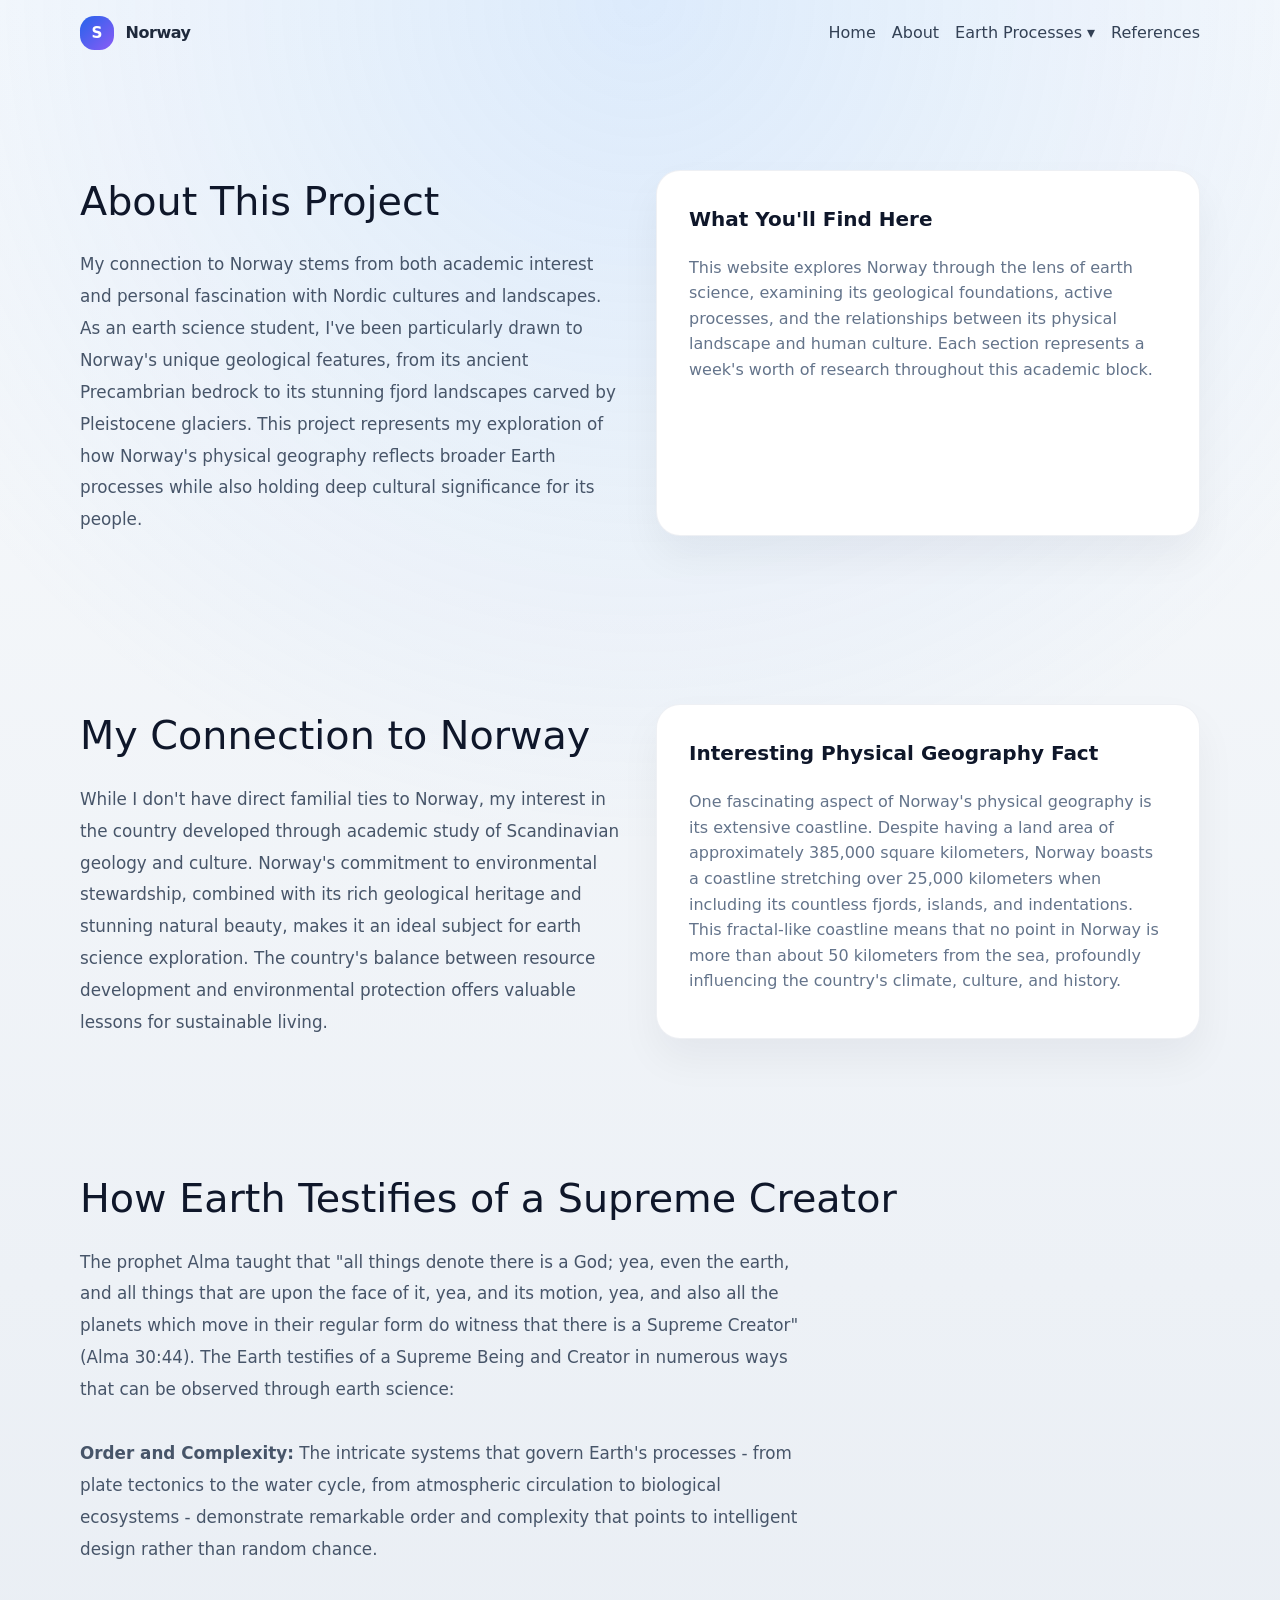
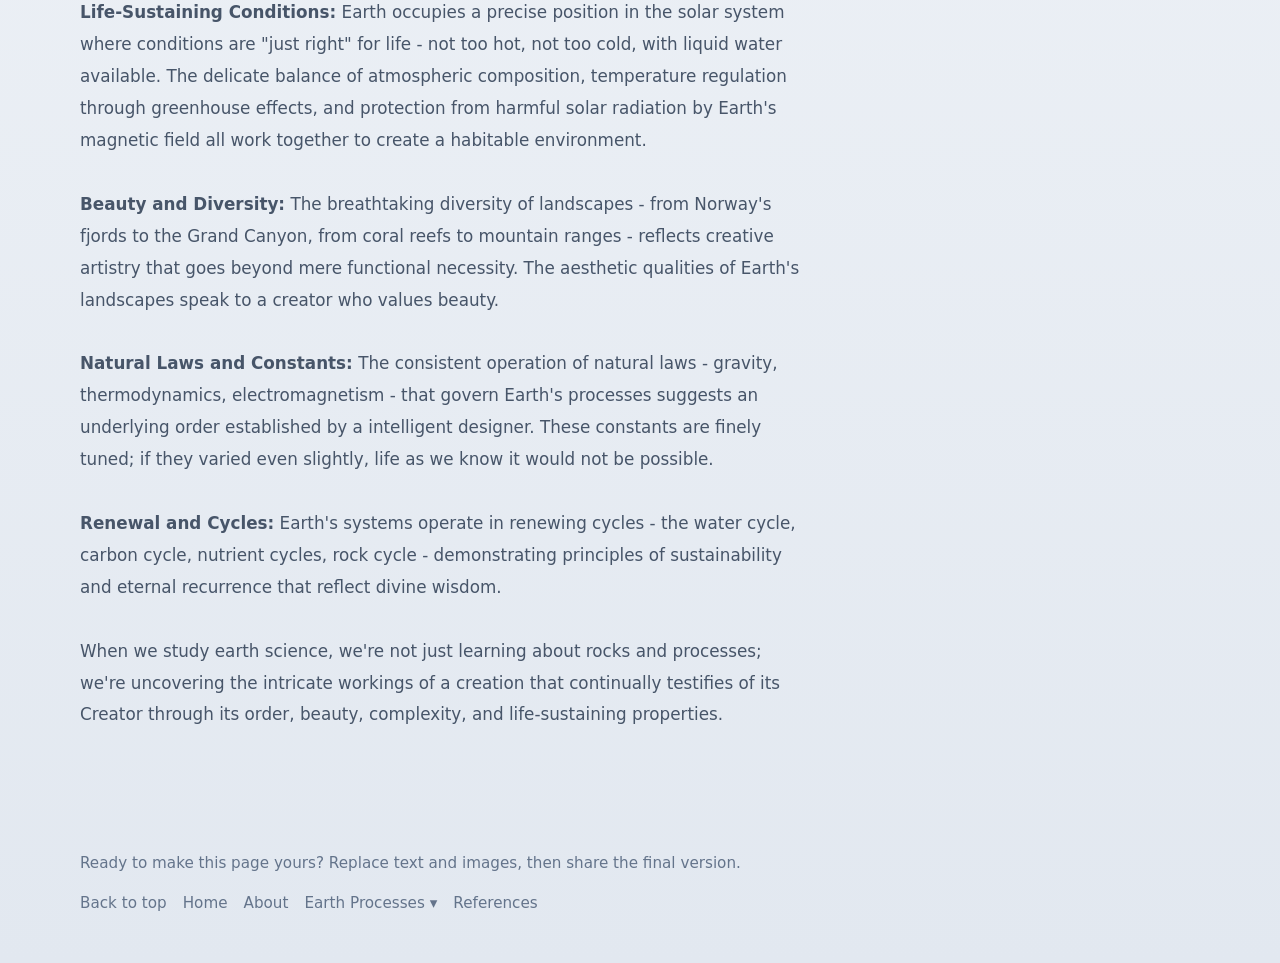
==== about.html @ c51a836c "Project" ====
<!DOCTYPE html>
<html lang="en">
<head>
  <meta charset="UTF-8" />
  <meta name="viewport" content="width=device-width, initial-scale=1.0" />
  <title>Norway - About | Earth Science Project</title>
  <meta name="description" content="About page for Norway earth science project" />
  <link rel="stylesheet" href="styles.css" />
</head>
<body>
    <header class="header container">
      <a href="index.html" class="brand">
        <span class="brand-mark">S</span>
        <span>Norway</span>
      </a>
      <nav class="nav-links" aria-label="Primary navigation">
        <a class="nav-link" href="index.html">Home</a>
        <a class="nav-link" href="about.html">About</a>
        <a class="nav-link" href="#" id="earth-processes-link">Earth Processes ▾</a>
        <a class="nav-link" href="references.html">References</a>
      </nav>
    </header>

  <main class="container">
    <section id="about" class="section">
      <div class="grid-2">
        <div>
          <p class="section-title">About This Project</p>
          <p class="section-copy">
            My connection to Norway stems from both academic interest and personal fascination with Nordic cultures and landscapes. As an earth science student, I've been particularly drawn to Norway's unique geological features, from its ancient Precambrian bedrock to its stunning fjord landscapes carved by Pleistocene glaciers. This project represents my exploration of how Norway's physical geography reflects broader Earth processes while also holding deep cultural significance for its people.
          </p>
        </div>
        <div class="info-card">
          <h3>What You'll Find Here</h3>
          <p>This website explores Norway through the lens of earth science, examining its geological foundations, active processes, and the relationships between its physical landscape and human culture. Each section represents a week's worth of research throughout this academic block.</p>
        </div>
      </div>
    </section>

    <section class="section">
      <div class="grid-2">
        <div>
          <p class="section-title">My Connection to Norway</p>
          <p class="section-copy">
            While I don't have direct familial ties to Norway, my interest in the country developed through academic study of Scandinavian geology and culture. Norway's commitment to environmental stewardship, combined with its rich geological heritage and stunning natural beauty, makes it an ideal subject for earth science exploration. The country's balance between resource development and environmental protection offers valuable lessons for sustainable living.
          </p>
        </div>
        <div class="info-card">
          <h3>Interesting Physical Geography Fact</h3>
          <p>One fascinating aspect of Norway's physical geography is its extensive coastline. Despite having a land area of approximately 385,000 square kilometers, Norway boasts a coastline stretching over 25,000 kilometers when including its countless fjords, islands, and indentations. This fractal-like coastline means that no point in Norway is more than about 50 kilometers from the sea, profoundly influencing the country's climate, culture, and history.</p>
        </div>
      </div>
    </section>

    <section class="section">
      <p class="section-title">How Earth Testifies of a Supreme Creator</p>
      <p class="section-copy">
        The prophet Alma taught that "all things denote there is a God; yea, even the earth, and all things that are upon the face of it, yea, and its motion, yea, and also all the planets which move in their regular form do witness that there is a Supreme Creator" (Alma 30:44). The Earth testifies of a Supreme Being and Creator in numerous ways that can be observed through earth science:
        
        <br><br>
        <strong>Order and Complexity:</strong> The intricate systems that govern Earth's processes - from plate tectonics to the water cycle, from atmospheric circulation to biological ecosystems - demonstrate remarkable order and complexity that points to intelligent design rather than random chance.
        
        <br><br>
        <strong>Life-Sustaining Conditions:</strong> Earth occupies a precise position in the solar system where conditions are "just right" for life - not too hot, not too cold, with liquid water available. The delicate balance of atmospheric composition, temperature regulation through greenhouse effects, and protection from harmful solar radiation by Earth's magnetic field all work together to create a habitable environment.
        
        <br><br>
        <strong>Beauty and Diversity:</strong> The breathtaking diversity of landscapes - from Norway's fjords to the Grand Canyon, from coral reefs to mountain ranges - reflects creative artistry that goes beyond mere functional necessity. The aesthetic qualities of Earth's landscapes speak to a creator who values beauty.
        
        <br><br>
        <strong>Natural Laws and Constants:</strong> The consistent operation of natural laws - gravity, thermodynamics, electromagnetism - that govern Earth's processes suggests an underlying order established by a intelligent designer. These constants are finely tuned; if they varied even slightly, life as we know it would not be possible.
        
        <br><br>
        <strong>Renewal and Cycles:</strong> Earth's systems operate in renewing cycles - the water cycle, carbon cycle, nutrient cycles, rock cycle - demonstrating principles of sustainability and eternal recurrence that reflect divine wisdom.
        
        <br><br>
        When we study earth science, we're not just learning about rocks and processes; we're uncovering the intricate workings of a creation that continually testifies of its Creator through its order, beauty, complexity, and life-sustaining properties.
      </p>
    </section>
  </main>

  <footer class="footer container" id="contact">
    <p>Ready to make this page yours? Replace text and images, then share the final version.</p>
    <div class="footer-nav">
      <a href="index.html">Back to top</a>
      <a href="index.html">Home</a>
      <a href="about.html">About</a>
      <a href="#" id="footer-earth-processes">Earth Processes ▾</a>
      <a href="references.html">References</a>
    </div>
  </footer>
  <script src="script.js" defer></script>
</body>
</html>
---- styles.css ----
:root {
  color-scheme: light;
  font-family: Inter, system-ui, -apple-system, BlinkMacSystemFont, "Segoe UI", sans-serif;
  font-size: 16px;
  line-height: 1.6;
  color: #0f172a;
  background: #eef2ff;
  accent-color: #2563eb;
}

* {
  box-sizing: border-box;
}

html {
  scroll-behavior: smooth;
}

body {
  margin: 0;
  min-height: 100vh;
  background: radial-gradient(circle at top, rgba(96, 165, 250, 0.18), transparent 32%),
    linear-gradient(180deg, #f8fafc 0%, #e2e8f0 100%);
}

img {
  max-width: 100%;
  display: block;
}

a {
  color: inherit;
  text-decoration: none;
}

.container {
  width: min(1120px, 100% - 2rem);
  margin: 0 auto;
}

.header {
  display: flex;
  align-items: center;
  justify-content: space-between;
  padding: 1rem 0;
}

.brand {
  display: inline-flex;
  align-items: center;
  gap: 0.75rem;
  font-weight: 700;
  letter-spacing: -0.03em;
  color: #1e293b;
}

.brand-mark {
  width: 2.1rem;
  height: 2.1rem;
  border-radius: 0.9rem;
  background: linear-gradient(135deg, #2563eb, #8b5cf6);
  display: grid;
  place-items: center;
  color: white;
  font-weight: 900;
  font-size: 0.95rem;
}

.nav-links {
  display: flex;
  gap: 1rem;
  flex-wrap: wrap;
  justify-content: flex-end;
  align-items: center;
}

.nav-link {
  color: #334155;
  font-weight: 500;
}

.nav-link:hover {
  color: #1d4ed8;
}

.button,
.button-secondary {
  border: none;
  border-radius: 999px;
  padding: 0.95rem 1.7rem;
  font-weight: 700;
  cursor: pointer;
  transition: transform 0.2s ease, box-shadow 0.2s ease, background-color 0.2s ease;
}

.button {
  background: #2563eb;
  color: white;
  box-shadow: 0 16px 40px rgba(37, 99, 235, 0.2);
}

.button-secondary {
  background: rgba(255, 255, 255, 0.9);
  color: #334155;
  border: 1px solid rgba(148, 163, 184, 0.35);
}

.button:hover,
.button-secondary:hover {
  transform: translateY(-1px);
}

.hero {
  display: grid;
  grid-template-columns: 1.1fr 0.9fr;
  align-items: center;
  gap: 3rem;
  min-height: calc(100vh - 96px);
  padding: 2rem 0 4rem;
}

.hero-copy {
  max-width: 640px;
}

.eyebrow {
  display: inline-flex;
  align-items: center;
  gap: 0.5rem;
  margin-bottom: 1.5rem;
  font-size: 0.95rem;
  font-weight: 700;
  letter-spacing: 0.08em;
  text-transform: uppercase;
  color: #2563eb;
}

.hero-title {
  margin: 0;
  font-size: clamp(2.85rem, 4vw, 4.5rem);
  line-height: 0.95;
  letter-spacing: -0.06em;
  color: #0f172a;
}

.hero-text {
  margin: 1.5rem 0 2.5rem;
  max-width: 42rem;
  color: #475569;
  font-size: 1.1rem;
}

.hero-actions {
  display: flex;
  flex-wrap: wrap;
  gap: 1rem;
  align-items: center;
}

.hero-visual {
  position: relative;
  padding: 1rem;
  border-radius: 2rem;
  background: linear-gradient(180deg, rgba(59, 130, 246, 0.14), rgba(56, 189, 248, 0.08));
  box-shadow: inset 0 20px 60px rgba(15, 23, 42, 0.04);
}

.hero-image {
  width: 100%;
  border-radius: 1.75rem;
  object-fit: cover;
  aspect-ratio: 4 / 5;
  background: #fff;
}

.feature-list {
  display: grid;
  grid-template-columns: repeat(3, minmax(0, 1fr));
  gap: 1rem;
  margin-top: 2rem;
}

.feature-card {
  padding: 1.4rem;
  border-radius: 1.4rem;
  background: white;
  border: 1px solid rgba(148, 163, 184, 0.16);
  box-shadow: 0 10px 30px rgba(15, 23, 42, 0.04);
}

.feature-card h3 {
  margin: 0 0 0.75rem;
  font-size: 1.05rem;
  color: #0f172a;
}

.feature-card p {
  margin: 0;
  color: #64748b;
  font-size: 0.98rem;
  line-height: 1.65;
}

.feature-image {
  width: 100%;
  height: 200px;
  object-fit: cover;
  border-radius: 0.75rem;
  margin-bottom: 0.75rem;
}

.section {
  padding: 4rem 0;
}

.section-title {
  margin: 0 0 1rem;
  font-size: clamp(2rem, 3.1vw, 3rem);
  color: #0f172a;
}

.section-copy {
  margin: 0;
  max-width: 720px;
  color: #475569;
  font-size: 1.05rem;
  line-height: 1.9;
}

.grid-2 {
  display: grid;
  grid-template-columns: repeat(2, minmax(0, 1fr));
  gap: 2rem;
  margin-top: 2.5rem;
}

.info-card {
  background: #ffffff;
  border-radius: 1.5rem;
  padding: 2rem;
  border: 1px solid rgba(148, 163, 184, 0.16);
  box-shadow: 0 20px 40px rgba(15, 23, 42, 0.05);
}

.info-card h3 {
  margin-top: 0;
  font-size: 1.25rem;
  color: #0f172a;
}

.info-card p {
  margin: 1rem 0 0;
  color: #64748b;
}

.testimonial-grid {
  display: grid;
  grid-template-columns: repeat(3, minmax(0, 1fr));
  gap: 1.5rem;
  margin-top: 2rem;
}

.testimonial {
  background: rgba(59, 130, 246, 0.08);
  padding: 1.75rem;
  border-radius: 1.5rem;
  border: 1px solid rgba(37, 99, 235, 0.15);
}

.testimonial p {
  margin: 0;
  color: #334155;
  font-size: 0.99rem;
  line-height: 1.8;
}

.testimonial-footer {
  margin-top: 1.25rem;
  display: flex;
  align-items: center;
  gap: 0.75rem;
  color: #0f172a;
  font-weight: 700;
}

.testimonial-avatar {
  width: 2.5rem;
  height: 2.5rem;
  border-radius: 999px;
  background: #2563eb;
  color: white;
  display: grid;
  place-items: center;
  font-size: 0.95rem;
}

.cta-block {
  background: linear-gradient(135deg, #2563eb, #8b5cf6);
  color: white;
  border-radius: 2rem;
  padding: 3rem 2.5rem;
  display: grid;
  grid-template-columns: 1.25fr 0.75fr;
  align-items: center;
  gap: 1.5rem;
}

.cta-block h2 {
  margin: 0 0 1rem;
  font-size: clamp(2rem, 3vw, 3rem);
  line-height: 1.05;
}

.cta-block p {
  margin: 0 0 1.8rem;
  max-width: 44rem;
  color: rgba(255, 255, 255, 0.92);
}

.footer {
  padding: 2.5rem 0 3rem;
  color: #64748b;
  font-size: 0.95rem;
}

.footer-nav {
  display: flex;
  gap: 1rem;
  flex-wrap: wrap;
  margin-top: 1rem;
}

@media (max-width: 900px) {
  .hero {
    grid-template-columns: 1fr;
    min-height: auto;
  }

  .grid-2,
  .testimonial-grid,
  .feature-list {
    grid-template-columns: 1fr;
  }

  .cta-block {
    grid-template-columns: 1fr;
    text-align: center;
  }

  .cta-block .button {
    width: fit-content;
    justify-self: center;
  }
}

@media (max-width: 600px) {
  .header {
    flex-direction: column;
    align-items: flex-start;
    gap: 1rem;
  }

  .nav-links {
    justify-content: flex-start;
  }

  .hero {
    gap: 2rem;
  }

  .hero-visual {
    padding: 0.75rem;
  }

  .hero-copy {
    padding-top: 1rem;
  }

  .button,
  .button-secondary {
    width: 100%;
    text-align: center;
  }
}

/* Dropdown menu styles */
.dropdown-menu {
  position: absolute;
  top: 100%;
  left: 0;
  background: white;
  border-radius: 0.5rem;
  box-shadow: 0 10px 30px rgba(15, 23, 42, 0.1);
  border: 1px solid rgba(148, 163, 184, 0.16);
  display: none;
  z-index: 1000;
  min-width: 200px;
  margin-top: 0.5rem;
  padding: 0.5rem 0;
}

.dropdown-item {
  display: block;
  padding: 0.75rem 1.5rem;
  color: #334155;
  font-weight: 500;
}

.dropdown-item:hover {
  background: rgba(37, 99, 235, 0.08);
  color: #1d4ed8;
}
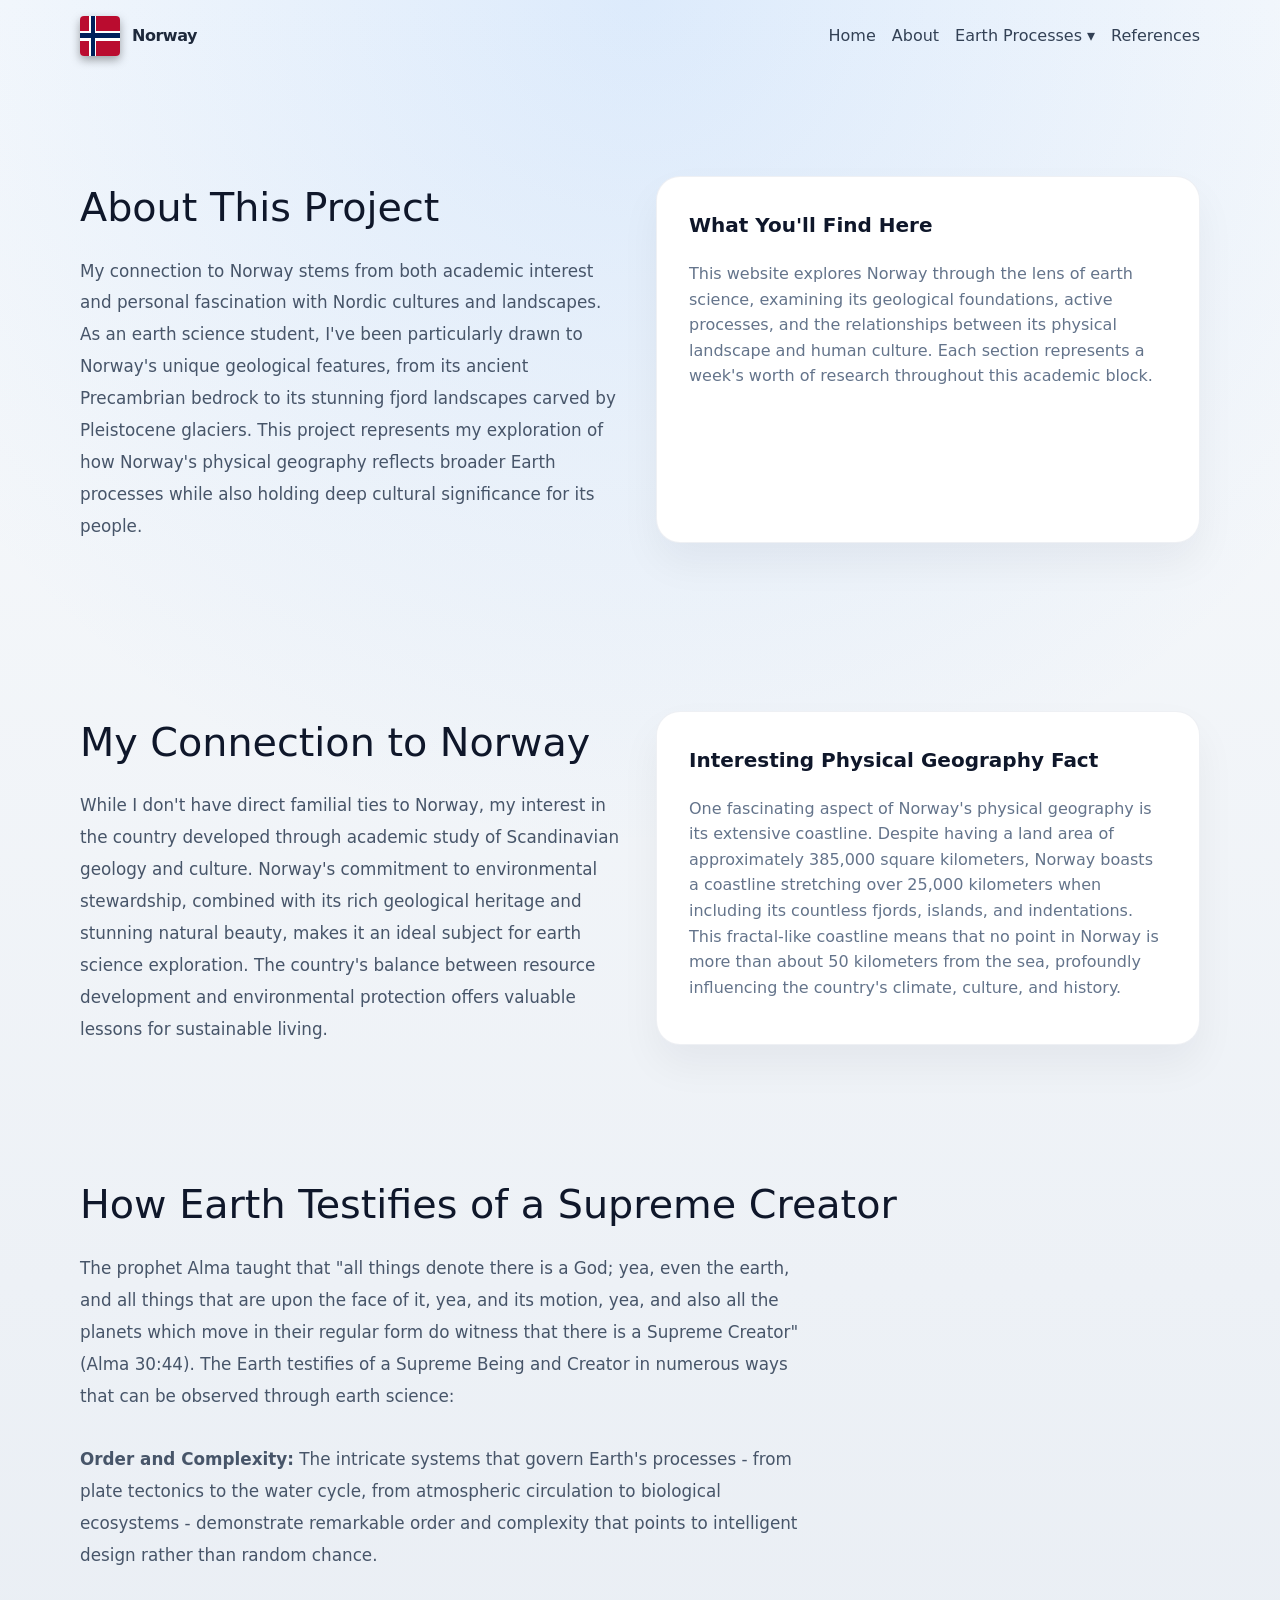
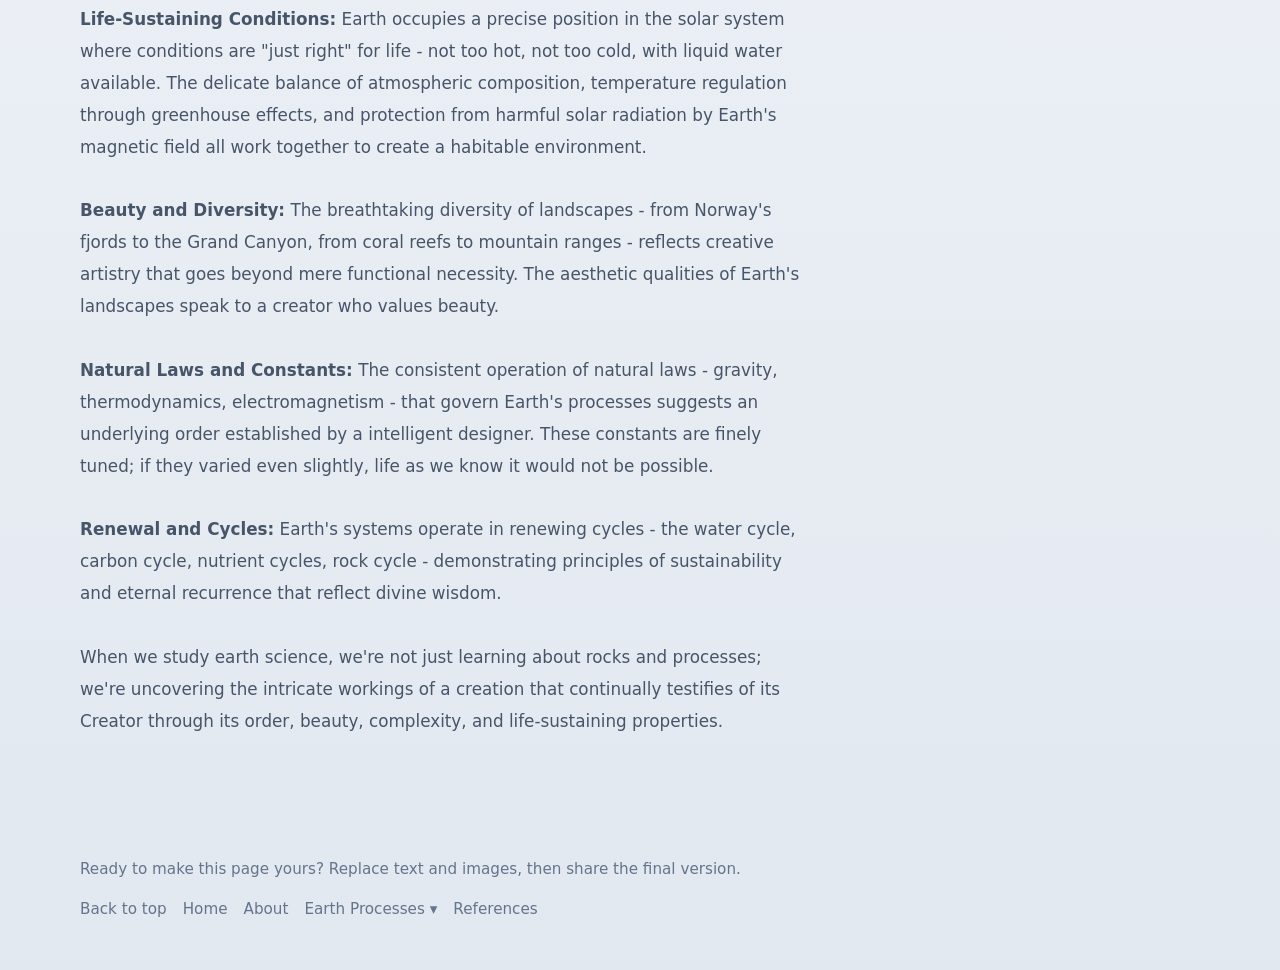
==== commit df891bce: "Flags" ====
--- a/about.html
+++ b/about.html
@@ -10,7 +10,18 @@
 <body>
     <header class="header container">
       <a href="index.html" class="brand">
-        <span class="brand-mark">S</span>
+        <div class="flag">
+          <div class="slice"></div>
+          <div class="slice"></div>
+          <div class="slice"></div>
+          <div class="slice"></div>
+          <div class="slice"></div>
+          <div class="slice"></div>
+          <div class="slice"></div>
+          <div class="slice"></div>
+          <div class="slice"></div>
+          <div class="slice"></div>
+        </div>
         <span>Norway</span>
       </a>
       <nav class="nav-links" aria-label="Primary navigation">
--- a/styles.css
+++ b/styles.css
@@ -410,3 +410,284 @@
   background: rgba(37, 99, 235, 0.08);
   color: #1d4ed8;
 }
+
+/* Carousel styles */
+.carousel-section {
+  padding: 3rem 0;
+}
+
+.carousel-wrapper {
+  position: relative;
+  max-width: 900px;
+  margin: 0 auto;
+  overflow: hidden;
+  border-radius: 1rem;
+  box-shadow: 0 10px 30px rgba(15, 23, 42, 0.1);
+}
+
+.carousel-track {
+  display: flex;
+  transition: transform 0.5s ease-in-out;
+}
+
+.carousel-slide {
+  min-width: 100%;
+  background: white;
+  border-radius: 1rem;
+  overflow: hidden;
+}
+
+.carousel-slide img {
+  width: 100%;
+  height: 400px;
+  object-fit: cover;
+  display: block;
+}
+
+.carousel-slide-content {
+  padding: 1.5rem 2rem;
+}
+
+.carousel-slide-content h3 {
+  margin: 0 0 0.5rem;
+  font-size: 1.25rem;
+  color: #0f172a;
+}
+
+.carousel-slide-content p {
+  margin: 0;
+  color: #475569;
+  font-size: 0.95rem;
+  line-height: 1.6;
+}
+
+.carousel-btn {
+  position: absolute;
+  top: 50%;
+  transform: translateY(-50%);
+  background: white;
+  border: none;
+  border-radius: 50%;
+  width: 2.5rem;
+  height: 2.5rem;
+  font-size: 1.25rem;
+  cursor: pointer;
+  box-shadow: 0 4px 12px rgba(0, 0, 0, 0.15);
+  display: flex;
+  align-items: center;
+  justify-content: center;
+  transition: transform 0.2s ease, box-shadow 0.2s ease;
+  z-index: 10;
+}
+
+.carousel-btn:hover {
+  transform: translateY(-50%) scale(1.1);
+  box-shadow: 0 6px 20px rgba(0, 0, 0, 0.2);
+}
+
+.carousel-btn.prev {
+  left: 1rem;
+}
+
+.carousel-btn.next {
+  right: 1rem;
+}
+
+.carousel-dots {
+  display: flex;
+  justify-content: center;
+  gap: 0.5rem;
+  margin-top: 1rem;
+}
+
+.carousel-dot {
+  width: 0.75rem;
+  height: 0.75rem;
+  border-radius: 50%;
+  border: none;
+  background: #cbd5e1;
+  cursor: pointer;
+  transition: background 0.3s ease;
+}
+
+.carousel-dot.active {
+  background: #2563eb;
+}
+
+/* Q&A Cards section */
+.qa-section {
+  padding: 3rem 0;
+}
+
+.qa-section h2 {
+  font-size: clamp(1.8rem, 3vw, 2.5rem);
+  color: #0f172a;
+  margin: 0 0 2rem;
+  text-align: center;
+}
+
+.qa-grid {
+  display: grid;
+  grid-template-columns: repeat(2, 1fr);
+  gap: 1.5rem;
+}
+
+.qa-card {
+  background: white;
+  border-radius: 1rem;
+  padding: 1.75rem;
+  border: 1px solid rgba(148, 163, 184, 0.16);
+  box-shadow: 0 4px 16px rgba(15, 23, 42, 0.06);
+  transition: transform 0.3s ease, box-shadow 0.3s ease;
+}
+
+.qa-card:hover {
+  transform: translateY(-4px);
+  box-shadow: 0 8px 24px rgba(15, 23, 42, 0.12);
+}
+
+.qa-card-icon {
+  font-size: 1.75rem;
+  margin-bottom: 0.75rem;
+}
+
+.qa-card h4 {
+  margin: 0 0 0.5rem;
+  font-size: 1.05rem;
+  color: #0f172a;
+}
+
+.qa-card p {
+  margin: 0;
+  color: #475569;
+  font-size: 0.93rem;
+  line-height: 1.6;
+}
+
+@media (max-width: 768px) {
+  .carousel-slide img {
+    height: 250px;
+  }
+
+  .carousel-slide-content {
+    padding: 1rem 1.25rem;
+  }
+
+  .qa-grid {
+    grid-template-columns: 1fr;
+  }
+
+  .carousel-btn {
+    width: 2rem;
+    height: 2rem;
+    font-size: 1rem;
+  }
+
+  .carousel-btn.prev {
+    left: 0.5rem;
+  }
+
+  .carousel-btn.next {
+    right: 0.5rem;
+  }
+}
+
+@media (max-width: 600px) {
+  .carousel-slide img {
+    height: 200px;
+  }
+}
+
+.carousel-image {
+  width: 100%;
+  height: 400px;
+  object-fit: cover;
+  border-radius: 12px;
+  display: block;
+}
+/* Flag */
+.flag{
+  width:40px;
+  height:40px;
+  display:flex;
+  overflow:hidden;
+  border-radius:4px;
+  box-shadow:0 4px 10px rgba(0,0,0,.35);
+}
+
+/* SEGMENTOS */
+.slice{
+  flex:1;
+  height:100%;
+
+  background-image:
+
+    /* cruz azul vertical */
+    linear-gradient(
+      90deg,
+      transparent 27.27%,
+      #00205b 27.27%,
+      #00205b 36.36%,
+      transparent 36.36%
+    ),
+
+    /* cruz azul horizontal */
+    linear-gradient(
+      180deg,
+      transparent 43.75%,
+      #00205b 43.75%,
+      #00205b 56.25%,
+      transparent 56.25%
+    ),
+
+    /* cruz blanca vertical */
+    linear-gradient(
+      90deg,
+      transparent 22.72%,
+      #ffffff 22.72%,
+      #ffffff 40.9%,
+      transparent 40.9%
+    ),
+
+    /* cruz blanca horizontal */
+    linear-gradient(
+      180deg,
+      transparent 37.5%,
+      #ffffff 37.5%,
+      #ffffff 62.5%,
+      transparent 62.5%
+    ),
+
+    /* fondo rojo */
+    linear-gradient(#ba0c2f,#ba0c2f);
+
+  background-size:40px 40px;
+  background-repeat:no-repeat;
+
+  animation:wave 1.4s ease-in-out infinite;
+}
+
+/* ONDA */
+@keyframes wave{
+  0%{
+    transform:translateY(-2px);
+    filter:brightness(1.1);
+  }
+
+  100%{
+    transform:translateY(2px);
+    filter:brightness(.78);
+  }
+}
+
+/* 10 columnas */
+.slice:nth-child(1){background-position:calc(-40px / 10 * 0) 0;animation-delay:0s;}
+.slice:nth-child(2){background-position:calc(-40px / 10 * 1) 0;animation-delay:.05s;}
+.slice:nth-child(3){background-position:calc(-40px / 10 * 2) 0;animation-delay:.10s;}
+.slice:nth-child(4){background-position:calc(-40px / 10 * 3) 0;animation-delay:.15s;}
+.slice:nth-child(5){background-position:calc(-40px / 10 * 4) 0;animation-delay:.20s;}
+.slice:nth-child(6){background-position:calc(-40px / 10 * 5) 0;animation-delay:.25s;}
+.slice:nth-child(7){background-position:calc(-40px / 10 * 6) 0;animation-delay:.30s;}
+.slice:nth-child(8){background-position:calc(-40px / 10 * 7) 0;animation-delay:.35s;}
+.slice:nth-child(9){background-position:calc(-40px / 10 * 8) 0;animation-delay:.40s;}
+.slice:nth-child(10){background-position:calc(-40px / 10 * 9) 0;animation-delay:.45s;}
